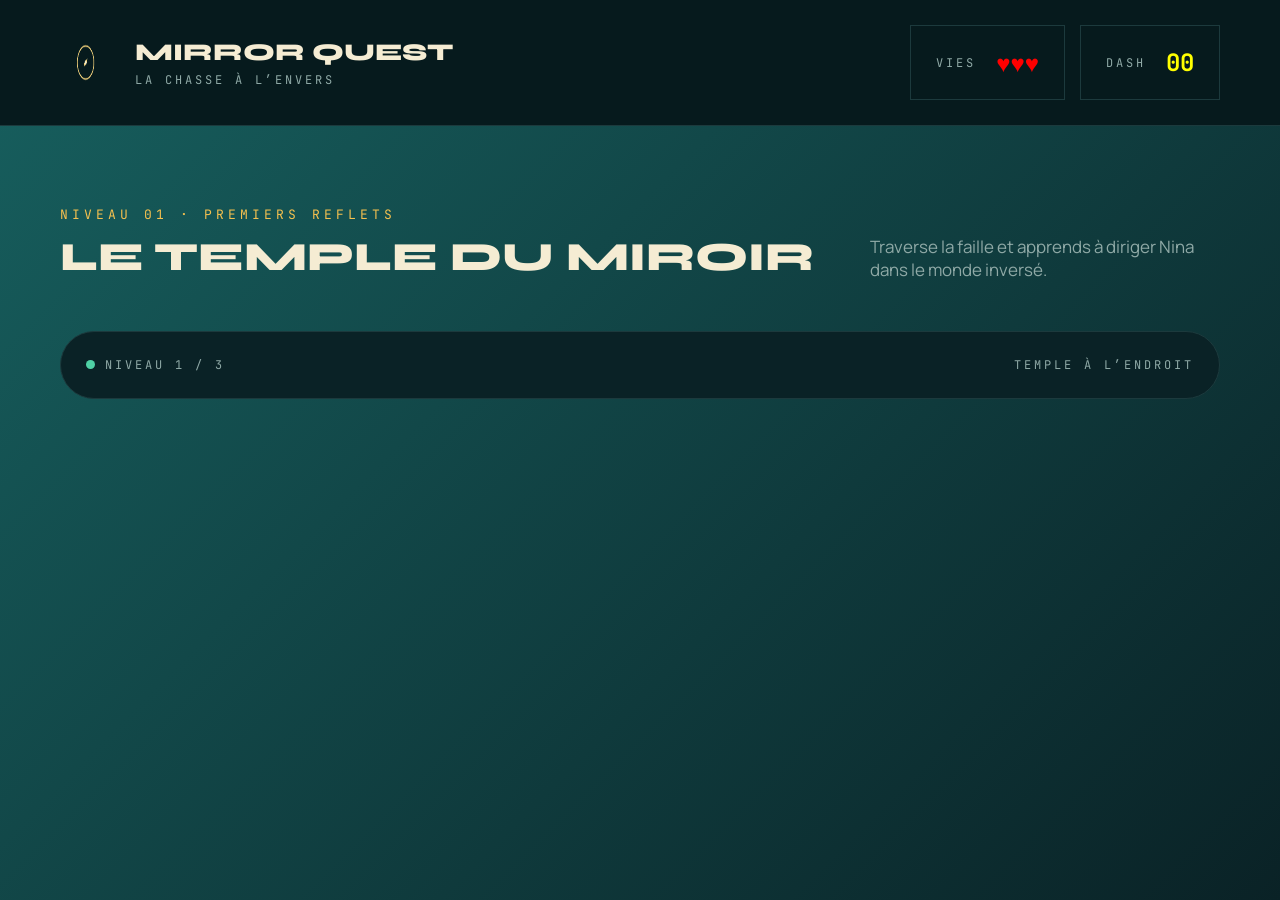
==== index.html @ eee921e4 "la mise en place de l'index" ====
<!DOCTYPE html>
<html lang="fr">
<head>
    <meta charset="UTF-8">
    <meta name="viewport" content="width=device-width, initial-scale=1.0">
    <title>mini_jeu</title>
    <link href="https://fonts.googleapis.com/css2?family=Syne:wght@700;800&family=Manrope:wght@400;600&family=JetBrains+Mono:wght@500;700&display=swap" rel="stylesheet">
    <link rel="stylesheet" href="assets/css/index.css" />
</head>
<body>

<header>
    <nav>
        <div class="logo">
            <img class="logo__img" src="assets/Bousole.png" alt="Boussole">
            <div class="logo__text">
                <span class="logo__title">MIRROR QUEST</span>
                <span class="logo__tag">La chasse à l’envers</span>
            </div>
        </div>

        <div class="stats">
            <div class="stat">
                <span class="stat__label">Vies</span>
                <span class="stat__hearts" id="lives">♥♥♥</span>
            </div>
            <div class="stat">
                <span class="stat__label">Dash</span>
                <span class="stat__dash" id="dash">00</span>
            </div>
        </div>
    </nav>
</header>

<main>
    <section class="level-head">
        <div>
            <span class="eyebrow">Niveau 01 · Premiers reflets</span>
            <h1>Le temple du miroir</h1>
        </div>
        <p>Traverse la faille et apprends à diriger Nina dans le monde inversé.</p>
    </section>

    <section class="stage">
        <div class="board-panel">
            <div class="board-panel__bar">
                <span><i class="dot"></i>Niveau 1 / 3</span>
                <span>Temple à l’endroit</span>

        
    </section>
</main>
        
    </body>
    </html>
---- assets/css/index.css ----
/* ----- Général ----- */
* {
  margin: 0;
  box-sizing: border-box;
}

body {
  font-family: "Manrope", sans-serif;
  color: #f5ecd3;
  background: linear-gradient(135deg, #17605f, #0a2226);
  min-height: 100vh;
}

/* ----- Header ----- */
header {
  background-color: #061a1d;
  border-bottom: 1px solid #1c3a3d;
}

nav {
  display: flex;
  justify-content: space-between;
  align-items: center;
  padding: 25px 60px;
}

.logo {
  display: flex;
  align-items: center;
  gap: 20px;
}

.logo__img {
  width: 55px;
  height: 55px;
}

.logo__text {
  display: flex;
  flex-direction: column;
  gap: 5px;
}

.logo__title {
  font-family: "Syne", sans-serif;
  font-weight: 800;
  font-size: 24px;
}

.logo__tag {
  font-family: "JetBrains Mono", monospace;
  font-size: 12px;
  letter-spacing: 3px;
  text-transform: uppercase;
  color: #8fa9a6;
}

/* ----- Vies et Dash ----- */
.stats {
  display: flex;
  gap: 15px;
}

.stat {
  display: flex;
  align-items: center;
  gap: 20px;
  padding: 20px 25px;
  border: 1px solid #1c3a3d;
}

.stat__label {
  font-family: "JetBrains Mono", monospace;
  font-size: 12px;
  letter-spacing: 3px;
  text-transform: uppercase;
  color: #8fa9a6;
}

.stat__hearts {
  color: red;
  font-size: 24px;
}

.stat__dash {
  color: yellow;
  font-family: "JetBrains Mono", monospace;
  font-weight: bold;
  font-size: 24px;
}

/* ----- Titre du niveau ----- */
.eyebrow {
  display: block;
  font-family: "JetBrains Mono", monospace;
  font-size: 13px;
  letter-spacing: 4px;
  text-transform: uppercase;
  color: #f4c04f;
}

.level-head {
  display: flex;
  justify-content: space-between;
  align-items: flex-end;
  padding: 80px 60px 50px 60px;
}

.level-head h1 {
  font-family: "Syne", sans-serif;
  font-weight: 800;
  font-size: 40px;
  text-transform: uppercase;
  margin-top: 10px;
}

.level-head p {
  max-width: 350px;
  font-size: 17px;
  color: #8fa9a6;
}

/* ----- Panneau du plateau ----- */
.stage {
  padding: 0 60px 50px 60px;
}

.board-panel {
  padding: 25px;
  border: 1px solid #1c3a3d;
  border-radius: 35px;
  background-color: #0a2226;
}

.board-panel__bar {
  display: flex;
  justify-content: space-between;
  font-family: "JetBrains Mono", monospace;
  font-size: 12px;
  letter-spacing: 3px;
  text-transform: uppercase;
  color: #8fa9a6;
}

.dot {
  display: inline-block;
  width: 9px;
  height: 9px;
  margin-right: 10px;
  border-radius: 50%;
  background-color: #4fd1a5;
}
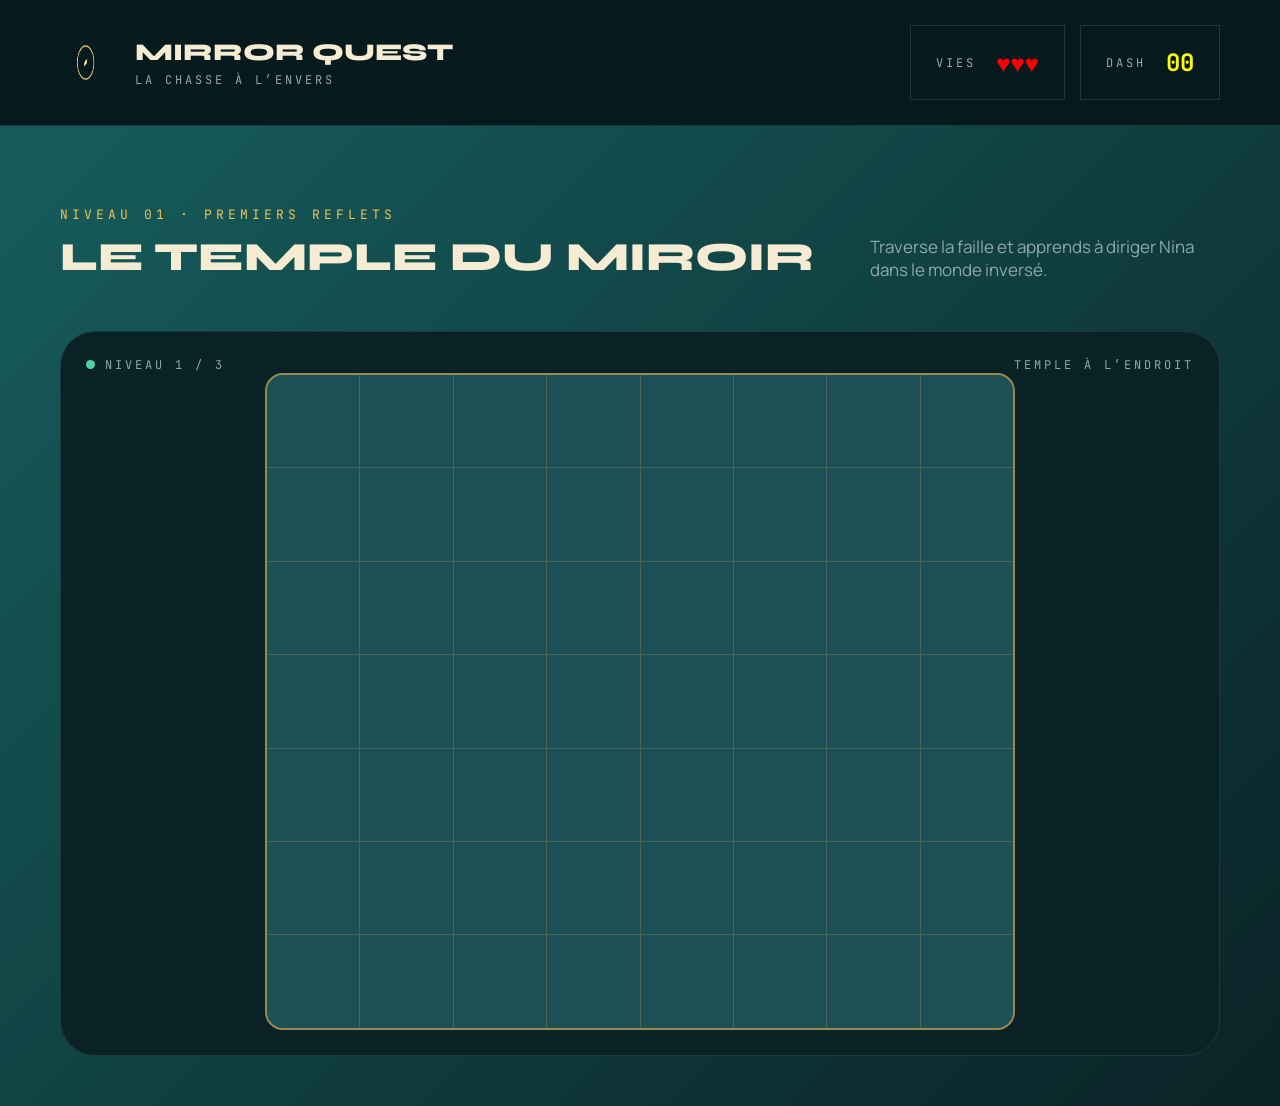
==== commit 7c9bd8e4: "add the background of game" ====
--- a/index.html
+++ b/index.html
@@ -46,10 +46,69 @@
             <div class="board-panel__bar">
                 <span><i class="dot"></i>Niveau 1 / 3</span>
                 <span>Temple à l’endroit</span>
+            </div>
+            <div class="board">
+                <div class="cell"></div>
+                <div class="cell"></div>
+                <div class="cell"></div>
+                <div class="cell"></div>
+                <div class="cell"></div>
+                <div class="cell"></div>
+                <div class="cell"></div>
+                <div class="cell"></div>
+                <div class="cell"></div>
+                <div class="cell"></div>
+                <div class="cell"></div>
+                <div class="cell"></div>
+                <div class="cell"></div>
+                <div class="cell"></div>
+                <div class="cell"></div>
+                <div class="cell"></div>
+                <div class="cell"></div>
+                <div class="cell"></div>
+                <div class="cell"></div>
+                <div class="cell"></div>
+                <div class="cell"></div>
+                <div class="cell"></div>
+                <div class="cell"></div>
+                <div class="cell"></div>
+                <div class="cell"></div>
+                <div class="cell"></div>
+                <div class="cell"></div>
+                <div class="cell"></div>
+                <div class="cell"></div>
+                <div class="cell"></div>
+                <div class="cell"></div>
+                <div class="cell"></div>
+                <div class="cell"></div>
+                <div class="cell"></div>
+                <div class="cell"></div>
+                <div class="cell"></div>
+                <div class="cell"></div>
+                <div class="cell"></div>
+                <div class="cell"></div>
+                <div class="cell"></div>
+                <div class="cell"></div>
+                <div class="cell"></div>
+                <div class="cell"></div>
+                <div class="cell"></div>
+                <div class="cell"></div>
+                <div class="cell"></div>
+                <div class="cell"></div>
+                <div class="cell"></div>
+                <div class="cell"></div>
+                <div class="cell"></div>
+                <div class="cell"></div>
+                <div class="cell"></div>
+                <div class="cell"></div>
+                <div class="cell"></div>
+                <div class="cell"></div>
+                <div class="cell"></div>
+            </div>
 
-        
+
     </section>
 </main>
-        
-    </body>
-    </html>
+
+</body>
+</html>
--- a/assets/css/index.css
+++ b/assets/css/index.css
@@ -149,4 +149,22 @@
   margin-right: 10px;
   border-radius: 50%;
   background-color: #4fd1a5;
+}
+
+/*----- tableau du plateau ----- */
+.board {
+  display: grid;
+  grid-template-columns: repeat(8, 1fr);
+  gap: 1px;
+  background-color: #4c6456;
+  border: 2px solid #9a8a51;
+  border-radius: 18px;
+  overflow: hidden;
+  max-width: 750px;
+  margin-inline: auto;
+}
+
+.cell {
+  aspect-ratio: 1 / 1;
+  background-color: #1d5054;
 }
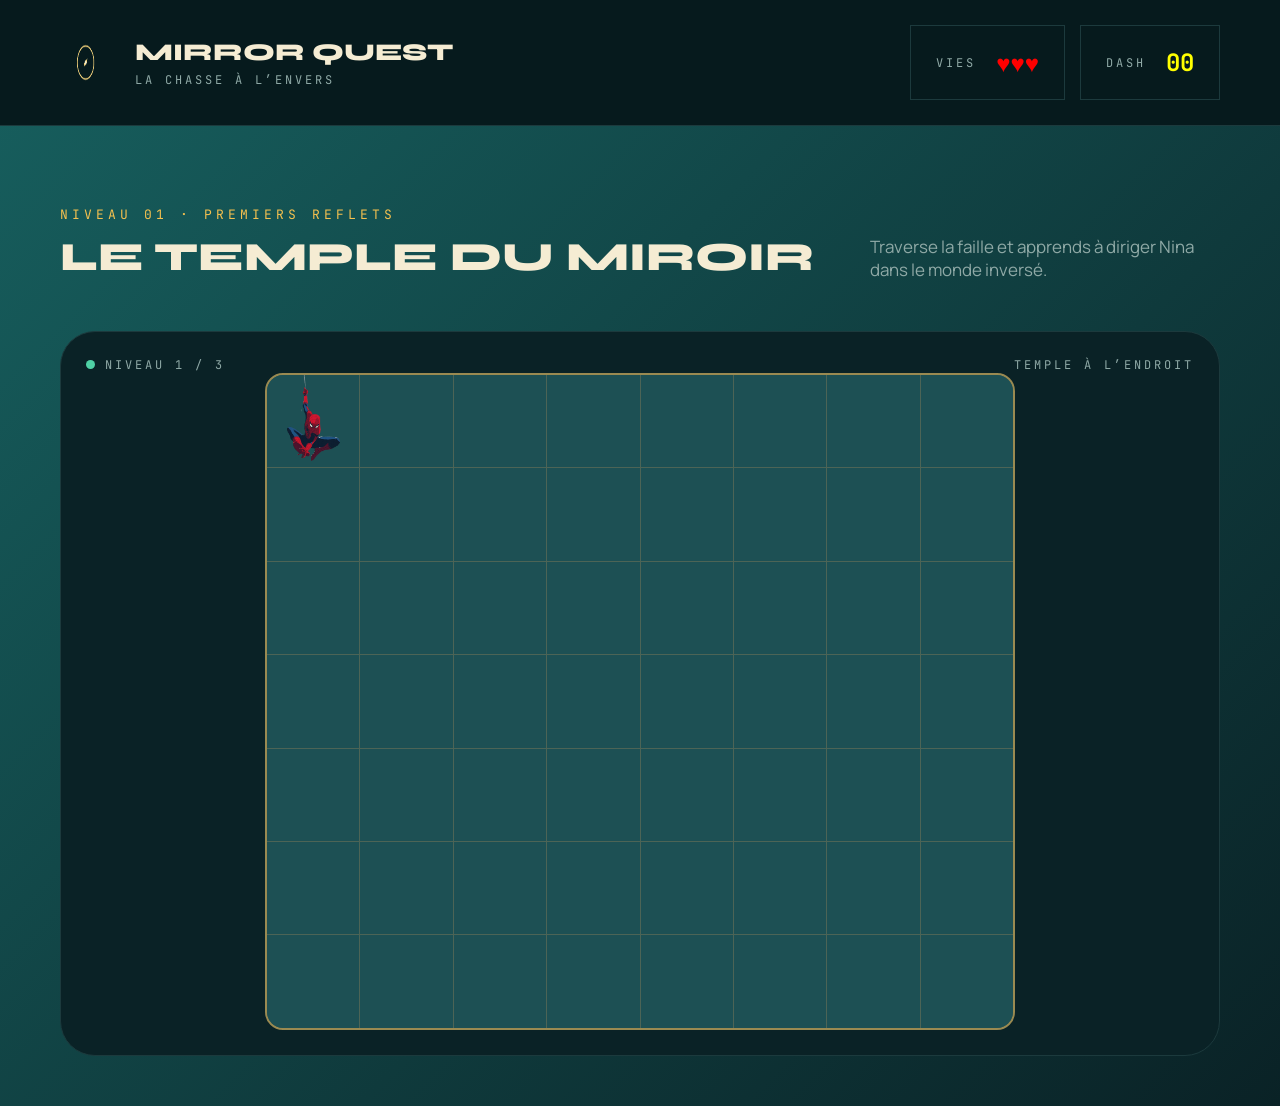
==== commit b6f2a56b: "img" ====
--- a/index.html
+++ b/index.html
@@ -6,13 +6,14 @@
     <title>mini_jeu</title>
     <link href="https://fonts.googleapis.com/css2?family=Syne:wght@700;800&family=Manrope:wght@400;600&family=JetBrains+Mono:wght@500;700&display=swap" rel="stylesheet">
     <link rel="stylesheet" href="assets/css/index.css" />
+
 </head>
 <body>
 
 <header>
     <nav>
         <div class="logo">
-            <img class="logo__img" src="assets/Bousole.png" alt="Boussole">
+            <img class="logo__img" src="assets/img/Bousole.png" alt="Boussole">
             <div class="logo__text">
                 <span class="logo__title">MIRROR QUEST</span>
                 <span class="logo__tag">La chasse à l’envers</span>
@@ -48,7 +49,9 @@
                 <span>Temple à l’endroit</span>
             </div>
             <div class="board">
-                <div class="cell"></div>
+                <div class="cell">
+                    <img src="assets/img/spiderman1.png" alt="Spider-Man">
+                </div>
                 <div class="cell"></div>
                 <div class="cell"></div>
                 <div class="cell"></div>
@@ -105,10 +108,9 @@
                 <div class="cell"></div>
                 <div class="cell"></div>
             </div>
-
-
+        </div>    
     </section>
 </main>
-
+    <script> rel="stylesheet" href="assets/js/index.js"</script>
 </body>
-</html>
+</html>
--- a/assets/css/index.css
+++ b/assets/css/index.css
@@ -167,4 +167,12 @@
 .cell {
   aspect-ratio: 1 / 1;
   background-color: #1d5054;
-}+}
+
+img {
+  max-width: 57%;
+  height: auto;
+  display: block;
+  margin-left: auto;
+  margin-right: auto;
+}
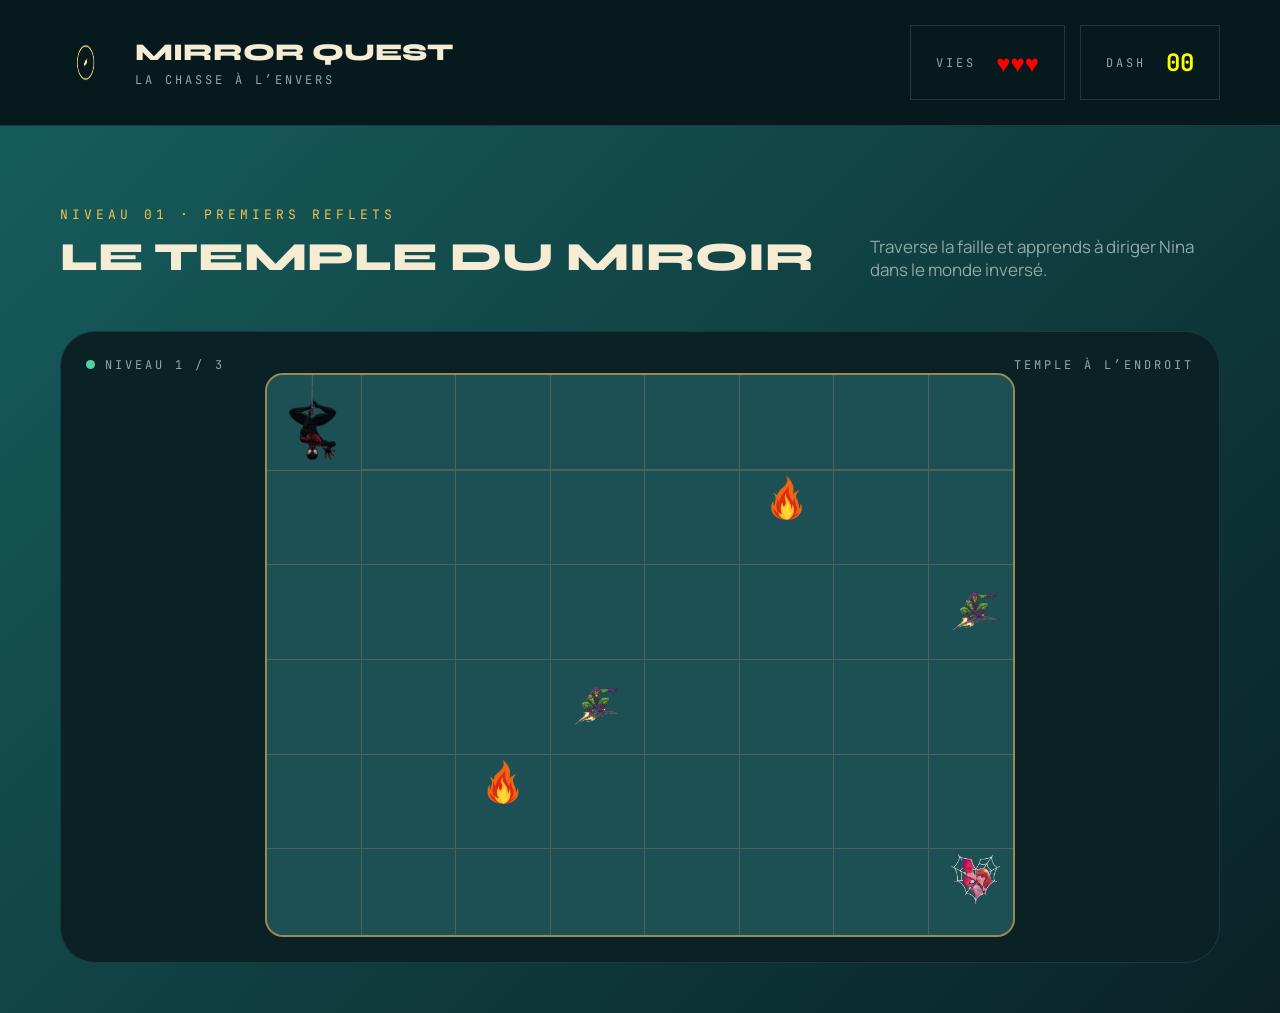
==== commit 4caa02df: "index" ====
--- a/index.html
+++ b/index.html
@@ -50,7 +50,7 @@
             </div>
             <div class="board">
                 <div class="cell">
-                    <img src="assets/img/spiderman1.png" alt="Spider-Man">
+                    <img src="assets/img/spiderman2.png" alt="Spider-Man">
                 </div>
                 <div class="cell"></div>
                 <div class="cell"></div>
@@ -61,6 +61,48 @@
                 <div class="cell"></div>
                 <div class="cell"></div>
                 <div class="cell"></div>
+                <!------------------10------------------------->
+                <div class="cell"></div>
+                <div class="cell"></div>
+                <div class="cell"></div>
+                <div class="cell">
+                    <img src="assets/img/fire.png" alt="Fire">
+                </div>
+                <div class="cell"></div>
+                <div class="cell"></div>
+                <div class="cell"></div>
+                <div class="cell"></div>
+                <div class="cell"></div>
+                <div class="cell"></div>
+                <!------------------20------------------------->
+                <div class="cell"></div>
+                <div class="cell"></div>
+                <div class="cell"></div>
+                <div class="cell">
+                    <img src="assets/img/Norman Osborn - SPIDERMAN-Photoroom.png" alt="Fire">
+                </div>
+                <div class="cell"></div>
+                <div class="cell"></div>
+                <div class="cell"></div>
+                <div class="cell"> 
+                    <img src="assets/img/Norman Osborn - SPIDERMAN-Photoroom.png" alt="Fire">
+                </div>
+                <div class="cell"></div>
+                <div class="cell"></div>
+                <!------------------30------------------------->
+                <div class="cell"></div>
+                <div class="cell"></div>
+                <div class="cell"></div>
+                <div class="cell"></div>
+                <div class="cell">
+                    <img src="assets/img/fire.png" alt="Fire">
+                </div>
+                <div class="cell"></div>
+                <div class="cell"></div>
+                <div class="cell"></div>
+                <div class="cell"></div>
+                <div class="cell"></div>
+                <!------------------40------------------------->
                 <div class="cell"></div>
                 <div class="cell"></div>
                 <div class="cell"></div>
@@ -68,49 +110,15 @@
                 <div class="cell"></div>
                 <div class="cell"></div>
                 <div class="cell"></div>
-                <div class="cell"></div>
-                <div class="cell"></div>
-                <div class="cell"></div>
-                <div class="cell"></div>
-                <div class="cell"></div>
-                <div class="cell"></div>
-                <div class="cell"></div>
-                <div class="cell"></div>
-                <div class="cell"></div>
-                <div class="cell"></div>
-                <div class="cell"></div>
-                <div class="cell"></div>
-                <div class="cell"></div>
-                <div class="cell"></div>
-                <div class="cell"></div>
-                <div class="cell"></div>
-                <div class="cell"></div>
-                <div class="cell"></div>
-                <div class="cell"></div>
-                <div class="cell"></div>
-                <div class="cell"></div>
-                <div class="cell"></div>
-                <div class="cell"></div>
-                <div class="cell"></div>
-                <div class="cell"></div>
-                <div class="cell"></div>
-                <div class="cell"></div>
-                <div class="cell"></div>
-                <div class="cell"></div>
-                <div class="cell"></div>
-                <div class="cell"></div>
-                <div class="cell"></div>
-                <div class="cell"></div>
-                <div class="cell"></div>
-                <div class="cell"></div>
-                <div class="cell"></div>
-                <div class="cell"></div>
-                <div class="cell"></div>
-                <div class="cell"></div>
+                <div class="cell">
+                     <img src="assets/img/Spider-Man and MJ-Photoroom.png">
+                </div>
+                <!------------------48------------------------->
             </div>
         </div>    
     </section>
+
 </main>
-    <script> rel="stylesheet" href="assets/js/index.js"</script>
+
 </body>
 </html>
--- a/assets/css/index.css
+++ b/assets/css/index.css
@@ -175,4 +175,4 @@
   display: block;
   margin-left: auto;
   margin-right: auto;
-}
+}
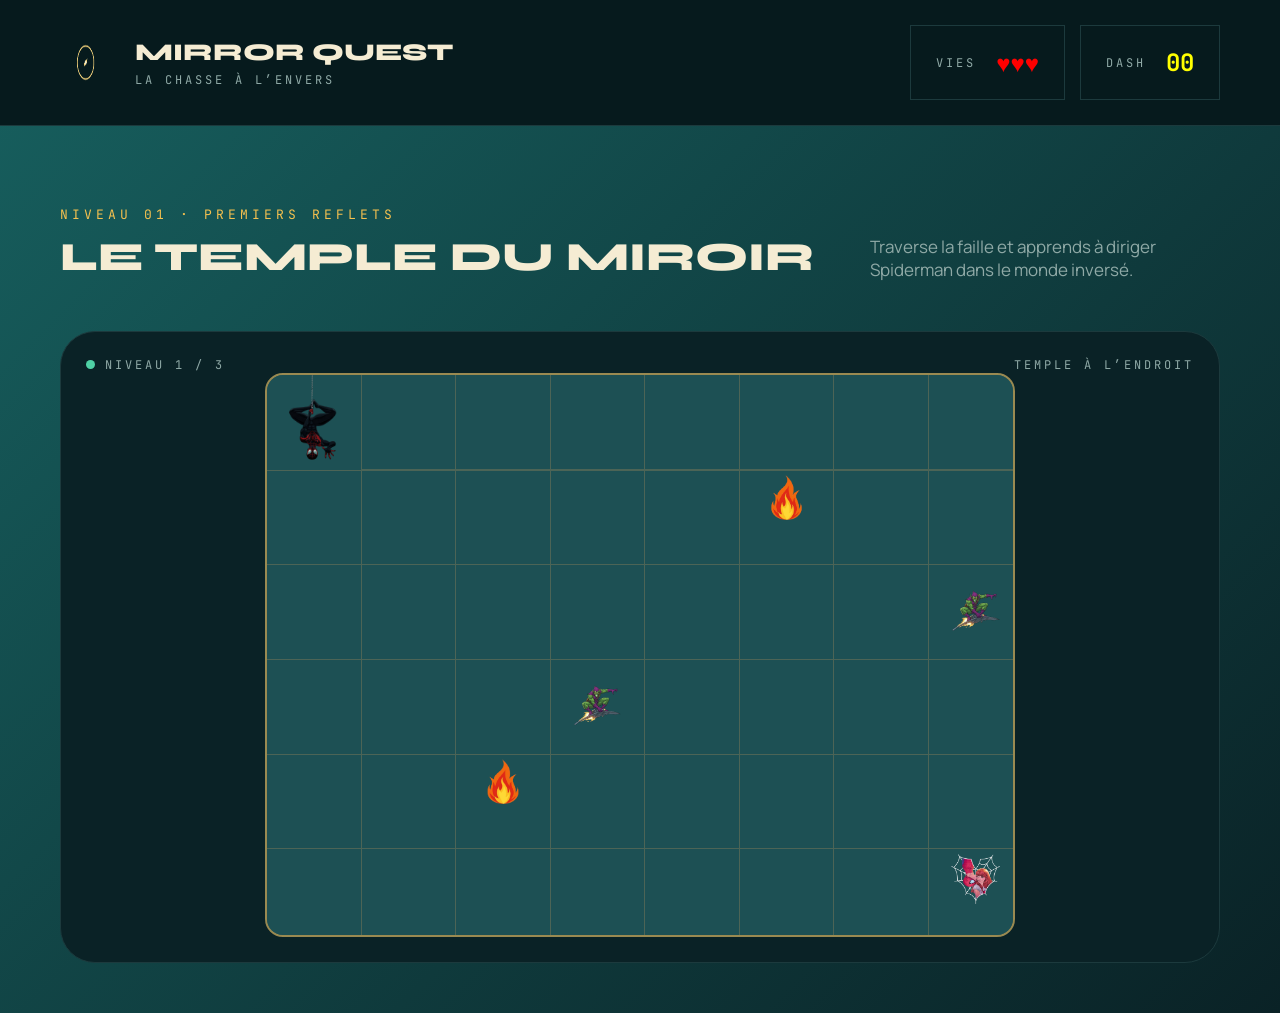
==== commit 8a7a27e7: "switch Nina to Spiderman" ====
--- a/index.html
+++ b/index.html
@@ -39,7 +39,7 @@
             <span class="eyebrow">Niveau 01 · Premiers reflets</span>
             <h1>Le temple du miroir</h1>
         </div>
-        <p>Traverse la faille et apprends à diriger Nina dans le monde inversé.</p>
+        <p>Traverse la faille et apprends à diriger Spiderman dans le monde inversé.</p>
     </section>
 
     <section class="stage">
